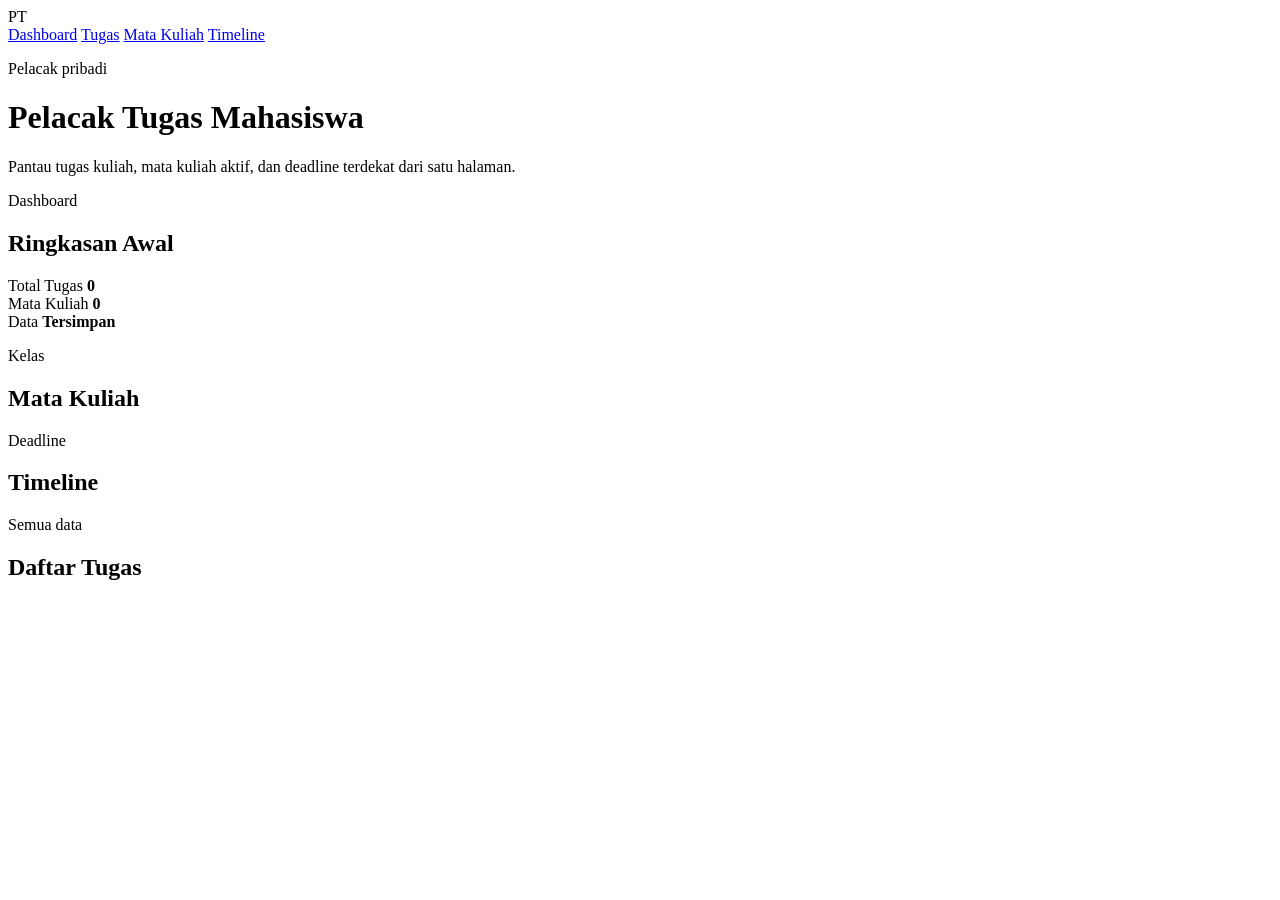
==== index.html @ e097d0ee "Add index.html" ====
<!doctype html>
<html lang="id">
  <head>
    <meta charset="UTF-8" />
    <meta name="viewport" content="width=device-width, initial-scale=1.0" />
    <title>Pelacak Tugas Mahasiswa</title>
    <link rel="stylesheet" href="styles.css" />
  </head>
  <body>
    <div class="app-shell">
      <aside class="sidebar" aria-label="Navigasi utama">
        <div class="brand-mark">PT</div>
        <nav class="nav-list">
          <a href="#dashboard" class="nav-item active">Dashboard</a>
          <a href="#tasks" class="nav-item">Tugas</a>
          <a href="#courses" class="nav-item">Mata Kuliah</a>
          <a href="#timeline" class="nav-item">Timeline</a>
        </nav>
      </aside>

      <main class="main-content" id="dashboard">
        <header class="app-header">
          <div>
            <p class="eyebrow">Pelacak pribadi</p>
            <h1>Pelacak Tugas Mahasiswa</h1>
            <p class="header-copy">Pantau tugas kuliah, mata kuliah aktif, dan deadline terdekat dari satu halaman.</p>
          </div>
        </header>

        <section class="dashboard-grid" aria-label="Dashboard tugas">
          <article class="panel overview-panel">
            <div class="section-heading">
              <p class="eyebrow">Dashboard</p>
              <h2>Ringkasan Awal</h2>
            </div>
            <div class="overview-list">
              <div>
                <span>Total Tugas</span>
                <strong id="totalTasks">0</strong>
              </div>
              <div>
                <span>Mata Kuliah</span>
                <strong id="totalCourses">0</strong>
              </div>
              <div>
                <span>Data</span>
                <strong>Tersimpan</strong>
              </div>
            </div>
          </article>

          <section class="panel" id="courses">
            <div class="section-heading">
              <p class="eyebrow">Kelas</p>
              <h2>Mata Kuliah</h2>
            </div>
            <div class="course-list" id="courseList"></div>
          </section>

          <section class="panel" id="timeline">
            <div class="section-heading">
              <p class="eyebrow">Deadline</p>
              <h2>Timeline</h2>
            </div>
            <ol class="timeline-list" id="timelineList"></ol>
          </section>
        </section>

        <section class="panel task-panel" id="tasks">
          <div class="section-heading">
            <p class="eyebrow">Semua data</p>
            <h2>Daftar Tugas</h2>
          </div>
          <div class="task-list" id="taskList"></div>
        </section>
      </main>
    </div>

    <script src="app.js"></script>
  </body>
</html>
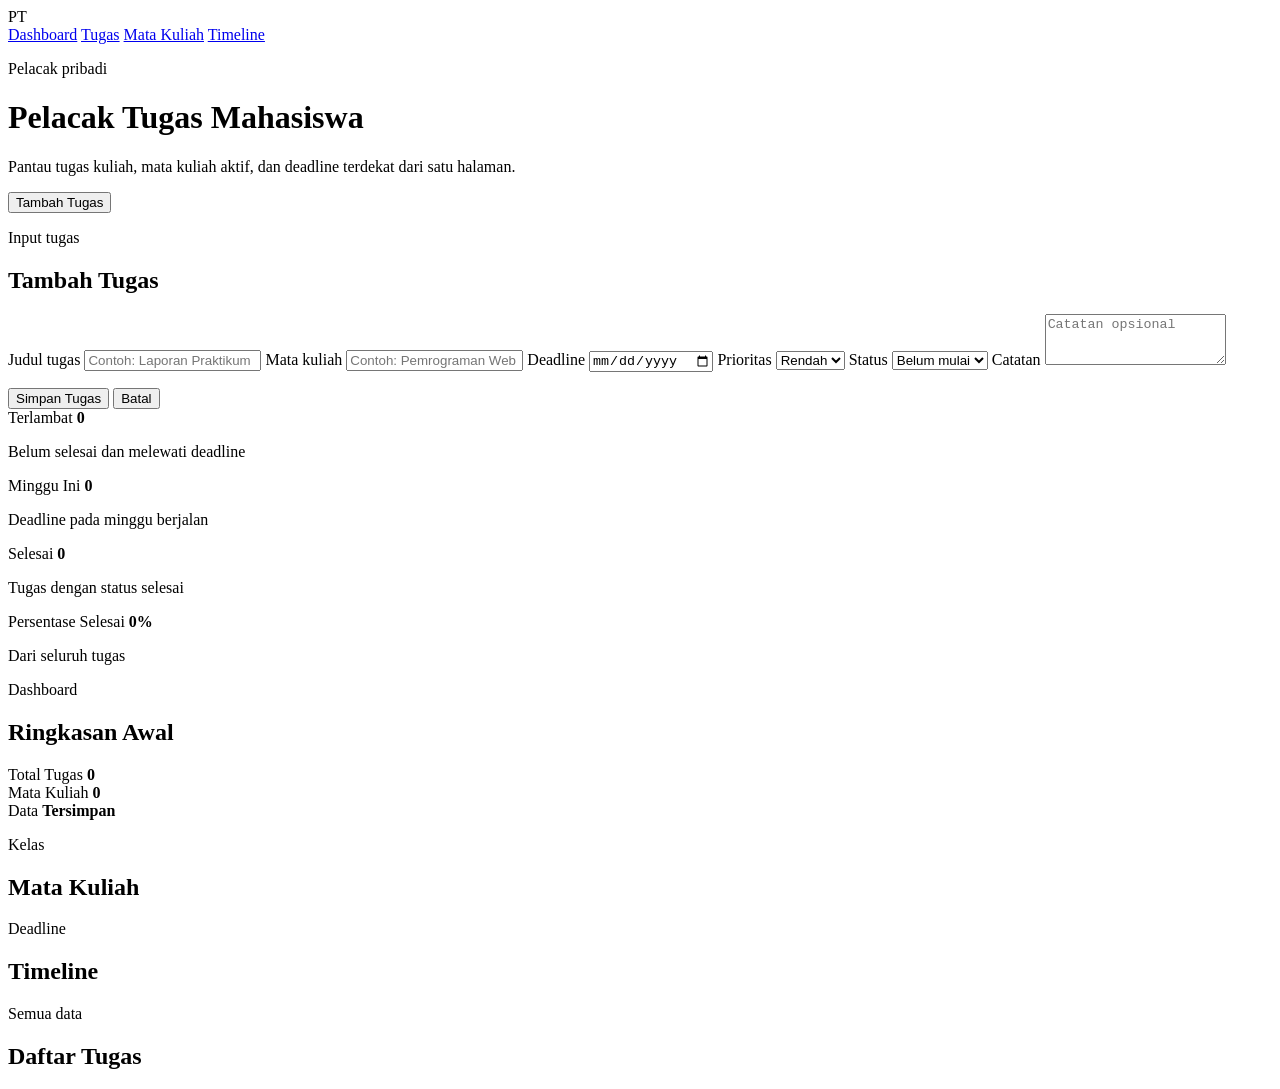
==== commit 7bc7ae9b: "Add files via upload" ====
--- a/index.html
+++ b/index.html
@@ -25,7 +25,86 @@
             <h1>Pelacak Tugas Mahasiswa</h1>
             <p class="header-copy">Pantau tugas kuliah, mata kuliah aktif, dan deadline terdekat dari satu halaman.</p>
           </div>
+          <button class="primary-button" id="addTaskButton" type="button">Tambah Tugas</button>
         </header>
+
+        <section class="panel form-panel hidden" id="taskFormPanel" aria-label="Form tugas">
+          <div class="section-heading">
+            <p class="eyebrow">Input tugas</p>
+            <h2 id="formTitle">Tambah Tugas</h2>
+          </div>
+          <form class="task-form" id="taskForm">
+            <input type="hidden" id="taskId" />
+
+            <label>
+              Judul tugas
+              <input id="taskTitle" type="text" required placeholder="Contoh: Laporan Praktikum" />
+            </label>
+
+            <label>
+              Mata kuliah
+              <input id="taskCourse" type="text" required placeholder="Contoh: Pemrograman Web" />
+            </label>
+
+            <label>
+              Deadline
+              <input id="taskDueDate" type="date" required />
+            </label>
+
+            <label>
+              Prioritas
+              <select id="taskPriority" required>
+                <option value="rendah">Rendah</option>
+                <option value="sedang">Sedang</option>
+                <option value="tinggi">Tinggi</option>
+              </select>
+            </label>
+
+            <label>
+              Status
+              <select id="taskStatus" required>
+                <option value="belum_mulai">Belum mulai</option>
+                <option value="dikerjakan">Dikerjakan</option>
+                <option value="selesai">Selesai</option>
+              </select>
+            </label>
+
+            <label class="full-field">
+              Catatan
+              <textarea id="taskNotes" rows="3" placeholder="Catatan opsional"></textarea>
+            </label>
+
+            <p class="form-error" id="formError" role="alert"></p>
+
+            <div class="form-actions">
+              <button class="primary-button" type="submit">Simpan Tugas</button>
+              <button class="ghost-button" id="cancelTaskButton" type="button">Batal</button>
+            </div>
+          </form>
+        </section>
+
+        <section class="summary-grid" aria-label="Ringkasan progres dan urgensi">
+          <article class="summary-card alert">
+            <span class="summary-label">Terlambat</span>
+            <strong id="overdueTasks">0</strong>
+            <p class="summary-hint">Belum selesai dan melewati deadline</p>
+          </article>
+          <article class="summary-card">
+            <span class="summary-label">Minggu Ini</span>
+            <strong id="weekTasks">0</strong>
+            <p class="summary-hint">Deadline pada minggu berjalan</p>
+          </article>
+          <article class="summary-card success">
+            <span class="summary-label">Selesai</span>
+            <strong id="completedTasks">0</strong>
+            <p class="summary-hint">Tugas dengan status selesai</p>
+          </article>
+          <article class="summary-card">
+            <span class="summary-label">Persentase Selesai</span>
+            <strong id="completionPercentage">0%</strong>
+            <p class="summary-hint">Dari seluruh tugas</p>
+          </article>
+        </section>
 
         <section class="dashboard-grid" aria-label="Dashboard tugas">
           <article class="panel overview-panel">
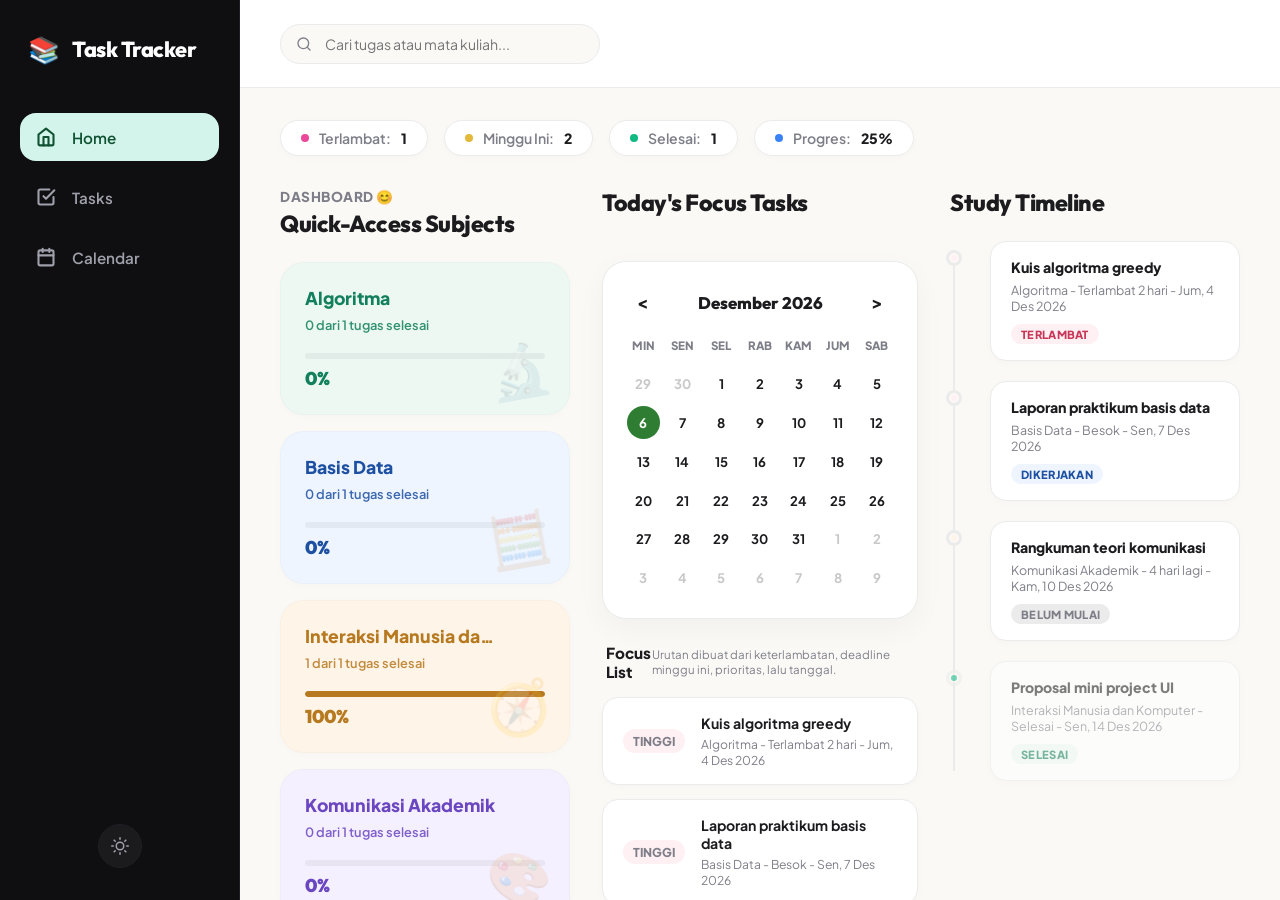
==== commit 47df6eba: "Add root index.html redirect to serve src/index.html on GitHub Pages root domain" ====
--- a/index.html
+++ b/index.html
@@ -1,160 +1,15 @@
-<!doctype html>
+<!DOCTYPE html>
 <html lang="id">
-  <head>
-    <meta charset="UTF-8" />
-    <meta name="viewport" content="width=device-width, initial-scale=1.0" />
-    <title>Pelacak Tugas Mahasiswa</title>
-    <link rel="stylesheet" href="styles.css" />
-  </head>
-  <body>
-    <div class="app-shell">
-      <aside class="sidebar" aria-label="Navigasi utama">
-        <div class="brand-mark">PT</div>
-        <nav class="nav-list">
-          <a href="#dashboard" class="nav-item active">Dashboard</a>
-          <a href="#tasks" class="nav-item">Tugas</a>
-          <a href="#courses" class="nav-item">Mata Kuliah</a>
-          <a href="#timeline" class="nav-item">Timeline</a>
-        </nav>
-      </aside>
-
-      <main class="main-content" id="dashboard">
-        <header class="app-header">
-          <div>
-            <p class="eyebrow">Pelacak pribadi</p>
-            <h1>Pelacak Tugas Mahasiswa</h1>
-            <p class="header-copy">Pantau tugas kuliah, mata kuliah aktif, dan deadline terdekat dari satu halaman.</p>
-          </div>
-          <button class="primary-button" id="addTaskButton" type="button">Tambah Tugas</button>
-        </header>
-
-        <section class="panel form-panel hidden" id="taskFormPanel" aria-label="Form tugas">
-          <div class="section-heading">
-            <p class="eyebrow">Input tugas</p>
-            <h2 id="formTitle">Tambah Tugas</h2>
-          </div>
-          <form class="task-form" id="taskForm">
-            <input type="hidden" id="taskId" />
-
-            <label>
-              Judul tugas
-              <input id="taskTitle" type="text" required placeholder="Contoh: Laporan Praktikum" />
-            </label>
-
-            <label>
-              Mata kuliah
-              <input id="taskCourse" type="text" required placeholder="Contoh: Pemrograman Web" />
-            </label>
-
-            <label>
-              Deadline
-              <input id="taskDueDate" type="date" required />
-            </label>
-
-            <label>
-              Prioritas
-              <select id="taskPriority" required>
-                <option value="rendah">Rendah</option>
-                <option value="sedang">Sedang</option>
-                <option value="tinggi">Tinggi</option>
-              </select>
-            </label>
-
-            <label>
-              Status
-              <select id="taskStatus" required>
-                <option value="belum_mulai">Belum mulai</option>
-                <option value="dikerjakan">Dikerjakan</option>
-                <option value="selesai">Selesai</option>
-              </select>
-            </label>
-
-            <label class="full-field">
-              Catatan
-              <textarea id="taskNotes" rows="3" placeholder="Catatan opsional"></textarea>
-            </label>
-
-            <p class="form-error" id="formError" role="alert"></p>
-
-            <div class="form-actions">
-              <button class="primary-button" type="submit">Simpan Tugas</button>
-              <button class="ghost-button" id="cancelTaskButton" type="button">Batal</button>
-            </div>
-          </form>
-        </section>
-
-        <section class="summary-grid" aria-label="Ringkasan progres dan urgensi">
-          <article class="summary-card alert">
-            <span class="summary-label">Terlambat</span>
-            <strong id="overdueTasks">0</strong>
-            <p class="summary-hint">Belum selesai dan melewati deadline</p>
-          </article>
-          <article class="summary-card">
-            <span class="summary-label">Minggu Ini</span>
-            <strong id="weekTasks">0</strong>
-            <p class="summary-hint">Deadline pada minggu berjalan</p>
-          </article>
-          <article class="summary-card success">
-            <span class="summary-label">Selesai</span>
-            <strong id="completedTasks">0</strong>
-            <p class="summary-hint">Tugas dengan status selesai</p>
-          </article>
-          <article class="summary-card">
-            <span class="summary-label">Persentase Selesai</span>
-            <strong id="completionPercentage">0%</strong>
-            <p class="summary-hint">Dari seluruh tugas</p>
-          </article>
-        </section>
-
-        <section class="dashboard-grid" aria-label="Dashboard tugas">
-          <article class="panel overview-panel">
-            <div class="section-heading">
-              <p class="eyebrow">Dashboard</p>
-              <h2>Ringkasan Awal</h2>
-            </div>
-            <div class="overview-list">
-              <div>
-                <span>Total Tugas</span>
-                <strong id="totalTasks">0</strong>
-              </div>
-              <div>
-                <span>Mata Kuliah</span>
-                <strong id="totalCourses">0</strong>
-              </div>
-              <div>
-                <span>Data</span>
-                <strong>Tersimpan</strong>
-              </div>
-            </div>
-          </article>
-
-          <section class="panel" id="courses">
-            <div class="section-heading">
-              <p class="eyebrow">Kelas</p>
-              <h2>Mata Kuliah</h2>
-            </div>
-            <div class="course-list" id="courseList"></div>
-          </section>
-
-          <section class="panel" id="timeline">
-            <div class="section-heading">
-              <p class="eyebrow">Deadline</p>
-              <h2>Timeline</h2>
-            </div>
-            <ol class="timeline-list" id="timelineList"></ol>
-          </section>
-        </section>
-
-        <section class="panel task-panel" id="tasks">
-          <div class="section-heading">
-            <p class="eyebrow">Semua data</p>
-            <h2>Daftar Tugas</h2>
-          </div>
-          <div class="task-list" id="taskList"></div>
-        </section>
-      </main>
-    </div>
-
-    <script src="app.js"></script>
-  </body>
+<head>
+  <meta charset="UTF-8">
+  <meta http-equiv="refresh" content="0; url=src/index.html" />
+  <title>Redirecting...</title>
+  <script type="text/javascript">
+    // Instant JavaScript fallback redirection
+    window.location.href = "src/index.html";
+  </script>
+</head>
+<body>
+  <p>Mengarahkan ke <a href="src/index.html">Task Tracker</a>...</p>
+</body>
 </html>
